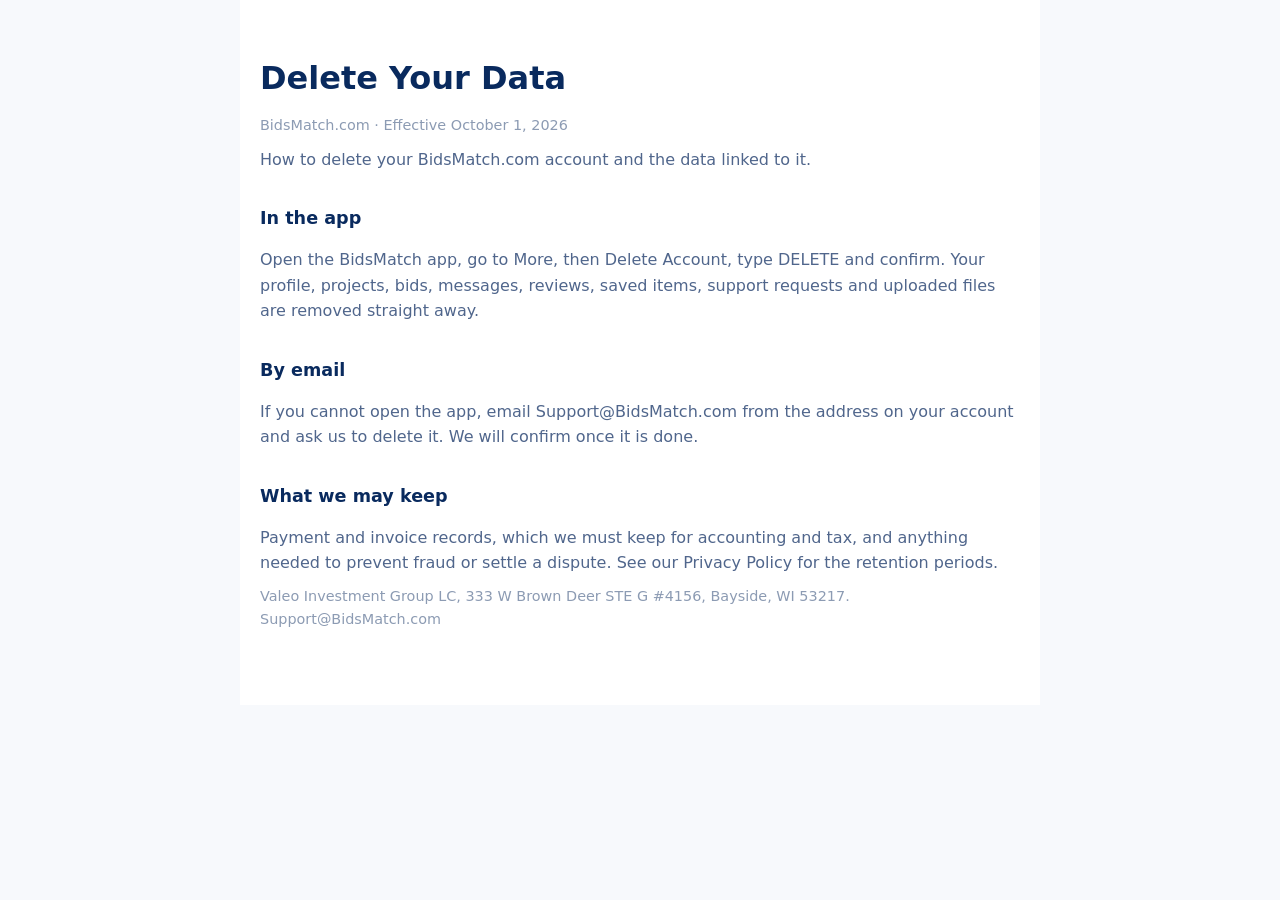
==== delete-account.html @ 93fb656f "Add BidsMatch legal pages" ====
<!doctype html>
<html lang="en">
<head>
<meta charset="utf-8">
<meta name="viewport" content="width=device-width, initial-scale=1">
<title>Delete Your Data | BidsMatch.com</title>
<style>
  body { font-family: Inter, system-ui, sans-serif; color: #0A3279; background: #F7F9FC; margin: 0; line-height: 1.6; }
  main { max-width: 760px; margin: 0 auto; padding: 32px 20px 64px; background: #fff; }
  h1 { color: #092A5E; margin-bottom: 4px; }
  h2 { color: #092A5E; font-size: 1.1rem; margin-top: 2rem; }
  p { color: #50668C; margin: 0.6rem 0; }
  .meta { color: #8C9BB3; font-size: 0.9rem; }
</style>
</head>
<body>
<main>
<h1>Delete Your Data</h1>
<p class="meta">BidsMatch.com &middot; Effective October 1, 2026</p>
<p>How to delete your BidsMatch.com account and the data linked to it.</p>
<h2>In the app</h2>
<p>Open the BidsMatch app, go to More, then Delete Account, type DELETE and confirm. Your profile, projects, bids, messages, reviews, saved items, support requests and uploaded files are removed straight away.</p>
<h2>By email</h2>
<p>If you cannot open the app, email Support@BidsMatch.com from the address on your account and ask us to delete it. We will confirm once it is done.</p>
<h2>What we may keep</h2>
<p>Payment and invoice records, which we must keep for accounting and tax, and anything needed to prevent fraud or settle a dispute. See our Privacy Policy for the retention periods.</p>
<p class="meta">Valeo Investment Group LC, 333 W Brown Deer STE G #4156, Bayside, WI 53217. Support@BidsMatch.com</p>
</main>
</body>
</html>
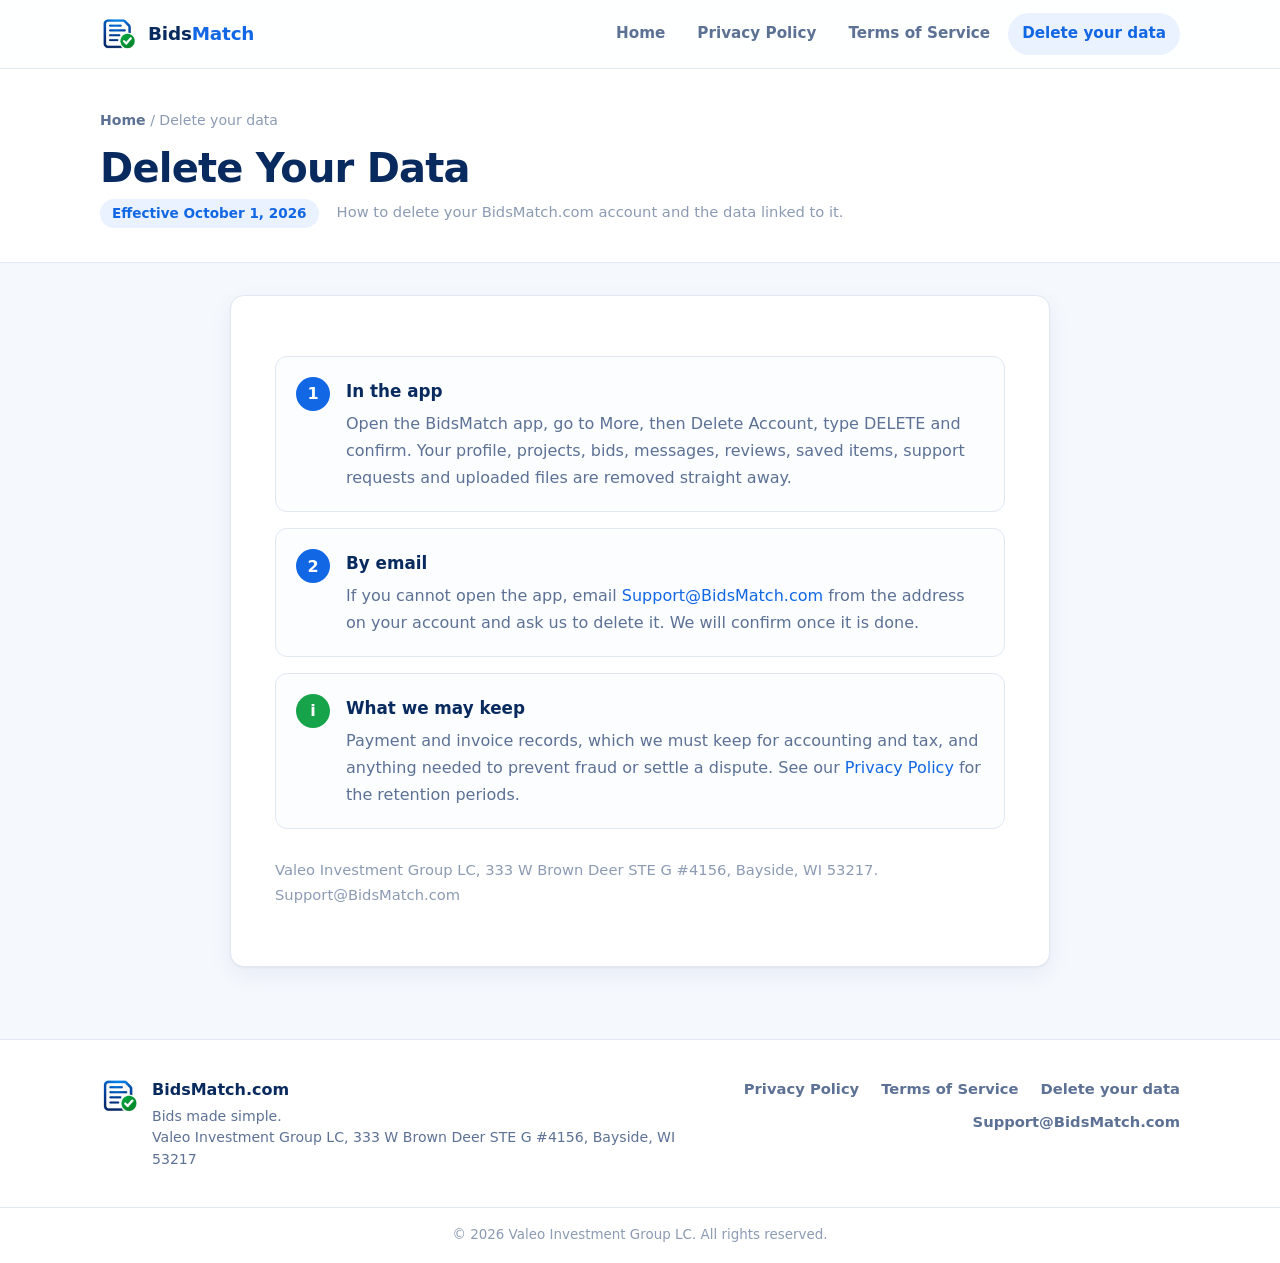
==== commit 5dc82fe2: "Redesign legal site with shared styles, navigation, logo and favicon Co-Authored-By: Claude Sonnet 5" ====
--- a/delete-account.html
+++ b/delete-account.html
@@ -4,27 +4,49 @@
 <meta charset="utf-8">
 <meta name="viewport" content="width=device-width, initial-scale=1">
 <title>Delete Your Data | BidsMatch.com</title>
-<style>
-  body { font-family: Inter, system-ui, sans-serif; color: #0A3279; background: #F7F9FC; margin: 0; line-height: 1.6; }
-  main { max-width: 760px; margin: 0 auto; padding: 32px 20px 64px; background: #fff; }
-  h1 { color: #092A5E; margin-bottom: 4px; }
-  h2 { color: #092A5E; font-size: 1.1rem; margin-top: 2rem; }
-  p { color: #50668C; margin: 0.6rem 0; }
-  .meta { color: #8C9BB3; font-size: 0.9rem; }
-</style>
+<meta name="description" content="How to delete your BidsMatch account and linked data.">
+<meta name="theme-color" content="#092A5E">
+<link rel="icon" type="image/png" sizes="32x32" href="/assets/favicon-32.png">
+<link rel="icon" type="image/png" sizes="64x64" href="/assets/favicon-64.png">
+<link rel="apple-touch-icon" href="/assets/apple-touch-icon.png">
+<meta property="og:title" content="Delete Your Data | BidsMatch.com">
+<meta property="og:description" content="How to delete your BidsMatch account and linked data.">
+<meta property="og:image" content="/assets/icon-192.png">
+<link rel="stylesheet" href="/assets/style.css">
 </head>
-<body>
-<main>
-<h1>Delete Your Data</h1>
-<p class="meta">BidsMatch.com &middot; Effective October 1, 2026</p>
-<p>How to delete your BidsMatch.com account and the data linked to it.</p>
-<h2>In the app</h2>
-<p>Open the BidsMatch app, go to More, then Delete Account, type DELETE and confirm. Your profile, projects, bids, messages, reviews, saved items, support requests and uploaded files are removed straight away.</p>
-<h2>By email</h2>
-<p>If you cannot open the app, email Support@BidsMatch.com from the address on your account and ask us to delete it. We will confirm once it is done.</p>
-<h2>What we may keep</h2>
-<p>Payment and invoice records, which we must keep for accounting and tax, and anything needed to prevent fraud or settle a dispute. See our Privacy Policy for the retention periods.</p>
-<p class="meta">Valeo Investment Group LC, 333 W Brown Deer STE G #4156, Bayside, WI 53217. Support@BidsMatch.com</p>
-</main>
+<body><header class="site-header">
+  <div class="header-inner">
+    <a class="brand" href="/"><img src="/assets/logo.png" alt="" width="38" height="38"><span>Bids<b>Match</b></span></a>
+    <button class="nav-toggle" aria-label="Menu" aria-expanded="false"><svg viewBox="0 0 24 24" fill="none" stroke="currentColor" stroke-width="2" stroke-linecap="round"><path d="M4 7h16M4 12h16M4 17h16"/></svg></button>
+    <nav class="nav" aria-label="Main">
+      <a href="/">Home</a>
+      <a href="/privacy">Privacy Policy</a>
+      <a href="/terms">Terms of Service</a>
+      <a href="/delete-account" aria-current="page">Delete your data</a>
+    </nav>
+  </div>
+</header><section class="page-head"><div class="page-head-inner">
+  <div class="crumbs"><a href="/">Home</a> / Delete your data</div>
+  <h1>Delete Your Data</h1>
+  <p class="meta"><span class="pill">Effective October 1, 2026</span><span>How to delete your BidsMatch.com account and the data linked to it.</span></p>
+</div></section>
+<div class="doc" style="grid-template-columns:minmax(0,820px);justify-content:center">
+  <main class="content">
+    <div class="steps">
+      <div class="step"><div class="num">1</div><div><h3>In the app</h3><p>Open the BidsMatch app, go to More, then Delete Account, type DELETE and confirm. Your profile, projects, bids, messages, reviews, saved items, support requests and uploaded files are removed straight away.</p></div></div>
+      <div class="step"><div class="num">2</div><div><h3>By email</h3><p>If you cannot open the app, email <a href="mailto:Support@BidsMatch.com">Support@BidsMatch.com</a> from the address on your account and ask us to delete it. We will confirm once it is done.</p></div></div>
+      <div class="step keep"><div class="num">i</div><div><h3>What we may keep</h3><p>Payment and invoice records, which we must keep for accounting and tax, and anything needed to prevent fraud or settle a dispute. See our <a href="/privacy">Privacy Policy</a> for the retention periods.</p></div></div>
+    </div>
+    <p class="meta" style="margin-top:28px">Valeo Investment Group LC, 333 W Brown Deer STE G #4156, Bayside, WI 53217. Support@BidsMatch.com</p>
+  </main>
+</div><footer class="site-footer">
+  <div class="footer-inner">
+    <div class="footer-brand"><img src="/assets/logo.png" alt="" width="40" height="40"><div><strong>BidsMatch.com</strong><p>Bids made simple.<br>Valeo Investment Group LC, 333 W Brown Deer STE G #4156, Bayside, WI 53217</p></div></div>
+    <div class="footer-links"><a href="/privacy">Privacy Policy</a><a href="/terms">Terms of Service</a><a href="/delete-account">Delete your data</a><a href="mailto:Support@BidsMatch.com">Support@BidsMatch.com</a></div>
+  </div>
+  <div class="footer-bottom">&copy; 2026 Valeo Investment Group LC. All rights reserved.</div>
+</footer>
+<button class="to-top" aria-label="Back to top"><svg viewBox="0 0 24 24" fill="none" stroke="currentColor" stroke-width="2.5" stroke-linecap="round" stroke-linejoin="round"><path d="M6 15l6-6 6 6"/></svg></button>
+<script src="/assets/site.js"></script>
 </body>
-</html>
+</html>
--- a/assets/style.css
+++ b/assets/style.css
@@ -0,0 +1,199 @@
+:root {
+  --navy-900: #092a5e;
+  --navy-700: #0a3279;
+  --blue-600: #1267e5;
+  --blue-50: #eaf2ff;
+  --green-600: #16a34a;
+  --text: #2b3f63;
+  --muted: #5d7195;
+  --faint: #8c9bb3;
+  --line: #e1e8f3;
+  --bg: #f5f8fd;
+  --card: #ffffff;
+  --radius: 14px;
+  --shadow: 0 1px 2px rgba(9, 42, 94, .05), 0 8px 24px rgba(9, 42, 94, .06);
+}
+
+* { box-sizing: border-box; }
+html { scroll-behavior: smooth; scroll-padding-top: 90px; }
+body {
+  margin: 0;
+  font-family: Inter, "Segoe UI", system-ui, -apple-system, sans-serif;
+  color: var(--text);
+  background: var(--bg);
+  line-height: 1.7;
+  -webkit-font-smoothing: antialiased;
+}
+a { color: var(--blue-600); text-decoration: none; }
+a:hover { text-decoration: underline; }
+:focus-visible { outline: 3px solid rgba(18, 103, 229, .45); outline-offset: 2px; border-radius: 6px; }
+
+/* Header */
+.site-header {
+  position: sticky; top: 0; z-index: 50;
+  background: rgba(255, 255, 255, .88);
+  backdrop-filter: saturate(160%) blur(12px);
+  -webkit-backdrop-filter: saturate(160%) blur(12px);
+  border-bottom: 1px solid var(--line);
+}
+.header-inner {
+  max-width: 1120px; margin: 0 auto; padding: 0 20px;
+  height: 68px; display: flex; align-items: center; justify-content: space-between; gap: 16px;
+}
+.brand { display: flex; align-items: center; gap: 10px; color: var(--navy-900); font-weight: 800; font-size: 1.15rem; letter-spacing: -.01em; }
+.brand:hover { text-decoration: none; }
+.brand img { width: 38px; height: 38px; display: block; }
+.brand span b { color: var(--blue-600); font-weight: 800; }
+.nav { display: flex; align-items: center; gap: 4px; }
+.nav a {
+  color: var(--muted); font-weight: 600; font-size: .95rem;
+  padding: 8px 14px; border-radius: 999px; transition: background .15s, color .15s;
+}
+.nav a:hover { background: var(--blue-50); color: var(--navy-700); text-decoration: none; }
+.nav a[aria-current="page"] { background: var(--blue-50); color: var(--blue-600); }
+.nav-toggle {
+  display: none; background: none; border: 1px solid var(--line); border-radius: 10px;
+  width: 42px; height: 42px; cursor: pointer; color: var(--navy-900);
+}
+.nav-toggle svg { width: 22px; height: 22px; }
+
+/* Layout */
+.container { max-width: 1120px; margin: 0 auto; padding: 0 20px; }
+
+/* Hero */
+.hero {
+  background:
+    radial-gradient(900px 400px at 85% -10%, rgba(18, 103, 229, .16), transparent 60%),
+    radial-gradient(600px 300px at 0% 0%, rgba(22, 163, 74, .08), transparent 60%),
+    #fff;
+  border-bottom: 1px solid var(--line);
+}
+.hero-inner { max-width: 1120px; margin: 0 auto; padding: 72px 20px 80px; display: grid; grid-template-columns: 1.3fr .7fr; gap: 40px; align-items: center; }
+.eyebrow { display: inline-block; font-size: .8rem; font-weight: 700; letter-spacing: .08em; text-transform: uppercase; color: var(--blue-600); background: var(--blue-50); padding: 6px 12px; border-radius: 999px; }
+.hero h1 { font-size: clamp(2rem, 4.6vw, 3.2rem); line-height: 1.12; letter-spacing: -.025em; color: var(--navy-900); margin: 18px 0 14px; }
+.hero p { font-size: 1.1rem; color: var(--muted); max-width: 52ch; margin: 0 0 26px; }
+.hero-art { display: flex; justify-content: center; }
+.hero-art img { width: min(280px, 70%); filter: drop-shadow(0 20px 30px rgba(9, 42, 94, .18)); }
+.btn-row { display: flex; flex-wrap: wrap; gap: 12px; }
+.btn {
+  display: inline-flex; align-items: center; gap: 8px; font-weight: 700; font-size: .98rem;
+  padding: 12px 22px; border-radius: 12px; border: 1px solid transparent; transition: transform .15s, box-shadow .15s, background .15s;
+}
+.btn:hover { text-decoration: none; transform: translateY(-1px); }
+.btn-primary { background: var(--blue-600); color: #fff; box-shadow: 0 6px 16px rgba(18, 103, 229, .3); }
+.btn-primary:hover { background: #0f58c9; }
+.btn-ghost { background: #fff; color: var(--navy-700); border-color: var(--line); }
+.btn-ghost:hover { border-color: #c5d3ea; }
+
+/* Cards */
+.section { padding: 56px 0 24px; }
+.section h2 { font-size: 1.5rem; color: var(--navy-900); letter-spacing: -.01em; margin: 0 0 6px; }
+.section .lead { color: var(--muted); margin: 0 0 24px; }
+.cards { display: grid; grid-template-columns: repeat(3, 1fr); gap: 20px; }
+.card {
+  display: flex; flex-direction: column; background: var(--card); border: 1px solid var(--line);
+  border-radius: var(--radius); padding: 26px; box-shadow: var(--shadow); color: inherit;
+  transition: transform .18s, box-shadow .18s, border-color .18s;
+}
+.card:hover { transform: translateY(-3px); border-color: #c5d3ea; text-decoration: none; box-shadow: 0 2px 4px rgba(9,42,94,.05), 0 16px 32px rgba(9,42,94,.10); }
+.card .icon { width: 46px; height: 46px; border-radius: 12px; background: var(--blue-50); color: var(--blue-600); display: grid; place-items: center; margin-bottom: 16px; }
+.card .icon svg { width: 24px; height: 24px; }
+.card.danger .icon { background: #fff1f0; color: #d9392b; }
+.card h3 { margin: 0 0 6px; color: var(--navy-900); font-size: 1.15rem; }
+.card p { margin: 0 0 18px; color: var(--muted); font-size: .96rem; flex: 1; }
+.card .go { font-weight: 700; font-size: .92rem; color: var(--blue-600); }
+.info-strip {
+  margin: 40px 0 0; background: var(--navy-900); color: #cfdcf5; border-radius: var(--radius);
+  padding: 28px 30px; display: flex; flex-wrap: wrap; align-items: center; justify-content: space-between; gap: 16px;
+}
+.info-strip h3 { margin: 0 0 4px; color: #fff; font-size: 1.15rem; }
+.info-strip p { margin: 0; }
+.info-strip a { color: #fff; font-weight: 700; background: rgba(255,255,255,.12); padding: 10px 18px; border-radius: 10px; }
+.info-strip a:hover { background: rgba(255,255,255,.2); text-decoration: none; }
+
+/* Page header (legal pages) */
+.page-head { background: #fff; border-bottom: 1px solid var(--line); }
+.page-head-inner { max-width: 1120px; margin: 0 auto; padding: 40px 20px 34px; }
+.crumbs { font-size: .88rem; color: var(--faint); margin-bottom: 12px; }
+.crumbs a { color: var(--muted); font-weight: 600; }
+.page-head h1 { margin: 0 0 8px; font-size: clamp(1.8rem, 3.6vw, 2.5rem); letter-spacing: -.02em; color: var(--navy-900); line-height: 1.15; }
+.meta { color: var(--faint); font-size: .92rem; margin: 0; }
+.page-head .meta { display: flex; flex-wrap: wrap; gap: 8px 18px; }
+.pill { display: inline-flex; align-items: center; gap: 6px; background: var(--blue-50); color: var(--blue-600); font-weight: 600; padding: 3px 12px; border-radius: 999px; font-size: .85rem; }
+
+/* Doc layout */
+.doc { max-width: 1120px; margin: 0 auto; padding: 32px 20px 72px; display: grid; grid-template-columns: 260px minmax(0, 1fr); gap: 36px; align-items: start; }
+.toc { position: sticky; top: 92px; max-height: calc(100vh - 120px); overflow: auto; padding-right: 6px; }
+.toc h4 { margin: 0 0 10px; font-size: .75rem; letter-spacing: .1em; text-transform: uppercase; color: var(--faint); }
+.toc ol { list-style: none; margin: 0; padding: 0; border-left: 2px solid var(--line); }
+.toc a { display: block; padding: 5px 12px; margin-left: -2px; border-left: 2px solid transparent; color: var(--muted); font-size: .88rem; line-height: 1.4; }
+.toc a:hover { color: var(--navy-700); text-decoration: none; }
+.toc a.active { color: var(--blue-600); border-left-color: var(--blue-600); font-weight: 600; background: linear-gradient(90deg, var(--blue-50), transparent); }
+
+main.content, .content {
+  background: var(--card); border: 1px solid var(--line); border-radius: var(--radius);
+  box-shadow: var(--shadow); padding: 40px 44px 48px; min-width: 0;
+}
+.content h2 { color: var(--navy-900); font-size: 1.2rem; margin: 2.2rem 0 .5rem; padding-top: 1.6rem; border-top: 1px solid var(--line); letter-spacing: -.005em; }
+.content h2:first-of-type { margin-top: 1.6rem; }
+.content p { color: var(--text); margin: .7rem 0; }
+.content p.meta { color: var(--faint); }
+.content .notice { background: var(--blue-50); border: 1px solid #cfe0fb; border-radius: 12px; padding: 14px 18px; color: var(--navy-700); }
+
+/* Steps (delete page) */
+.steps { display: grid; gap: 16px; margin: 20px 0 8px; }
+.step { display: flex; gap: 16px; padding: 20px; border: 1px solid var(--line); border-radius: 12px; background: #fbfdff; }
+.step .num { flex: none; width: 34px; height: 34px; border-radius: 50%; background: var(--blue-600); color: #fff; font-weight: 700; display: grid; place-items: center; }
+.step h2, .step h3 { margin: 0 0 4px; padding: 0; border: 0; font-size: 1.05rem; color: var(--navy-900); }
+.step p { margin: 0; color: var(--muted); }
+.step.keep .num { background: var(--green-600); }
+
+/* Footer */
+.site-footer { background: #fff; border-top: 1px solid var(--line); }
+.footer-inner { max-width: 1120px; margin: 0 auto; padding: 36px 20px; display: grid; grid-template-columns: 1.4fr 1fr; gap: 28px; }
+.footer-brand { display: flex; gap: 12px; align-items: flex-start; }
+.footer-brand img { width: 40px; height: 40px; }
+.footer-brand strong { color: var(--navy-900); display: block; }
+.footer-brand p { margin: 2px 0 0; font-size: .88rem; color: var(--muted); line-height: 1.55; }
+.footer-links { display: flex; flex-wrap: wrap; gap: 8px 22px; align-content: flex-start; justify-content: flex-end; }
+.footer-links a { color: var(--muted); font-weight: 600; font-size: .92rem; }
+.footer-bottom { border-top: 1px solid var(--line); text-align: center; padding: 16px 20px; color: var(--faint); font-size: .84rem; }
+
+.to-top {
+  position: fixed; right: 20px; bottom: 20px; width: 44px; height: 44px; border-radius: 50%;
+  background: var(--navy-900); color: #fff; border: 0; cursor: pointer; box-shadow: var(--shadow);
+  opacity: 0; pointer-events: none; transition: opacity .2s, transform .2s; display: grid; place-items: center;
+}
+.to-top.show { opacity: 1; pointer-events: auto; }
+.to-top:hover { transform: translateY(-2px); }
+.to-top svg { width: 20px; height: 20px; }
+
+/* Responsive */
+@media (max-width: 900px) {
+  .hero-inner { grid-template-columns: 1fr; padding: 48px 20px 52px; }
+  .hero-art { order: -1; justify-content: flex-start; }
+  .hero-art img { width: 96px; }
+  .cards { grid-template-columns: 1fr; }
+  .doc { grid-template-columns: 1fr; gap: 20px; padding-top: 20px; }
+  .toc { position: static; max-height: none; background: #fff; border: 1px solid var(--line); border-radius: 12px; padding: 14px 16px; }
+  .toc details summary { cursor: pointer; font-weight: 700; color: var(--navy-900); }
+  .content { padding: 26px 20px 32px; }
+  .footer-inner { grid-template-columns: 1fr; }
+  .footer-links { justify-content: flex-start; }
+}
+@media (max-width: 700px) {
+  .nav-toggle { display: grid; place-items: center; }
+  .nav {
+    display: none; position: absolute; top: 68px; left: 0; right: 0; flex-direction: column; align-items: stretch;
+    background: #fff; border-bottom: 1px solid var(--line); padding: 10px 16px 16px; box-shadow: 0 16px 24px rgba(9,42,94,.08);
+  }
+  .nav.open { display: flex; }
+  .nav a { padding: 12px 14px; border-radius: 10px; }
+}
+@media (prefers-reduced-motion: reduce) { html { scroll-behavior: auto; } * { transition: none !important; } }
+@media print {
+  .site-header, .toc, .to-top, .site-footer { display: none; }
+  .doc { display: block; padding: 0; }
+  .content { border: 0; box-shadow: none; padding: 0; }
+  body { background: #fff; }
+}
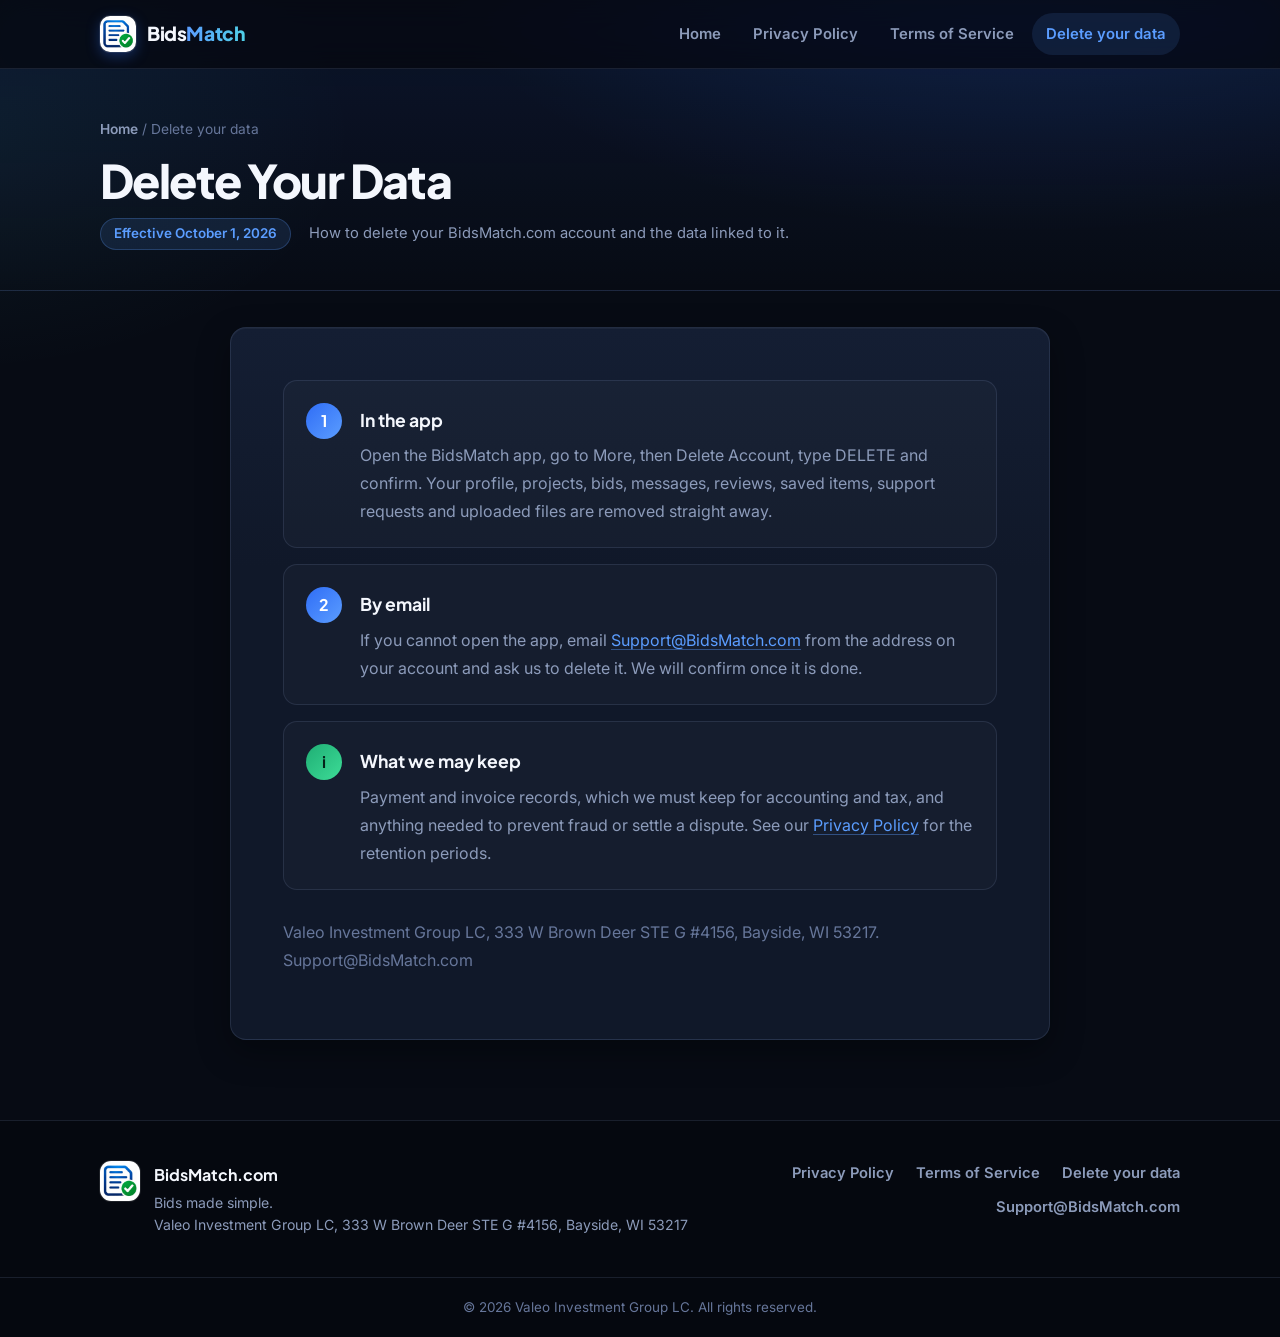
==== commit 4338859b: "Switch site to dark theme with Plus Jakarta Sans and Inter fonts Co-Authored-By: Claude Sonnet 5.5 <" ====
--- a/delete-account.html
+++ b/delete-account.html
@@ -5,7 +5,10 @@
 <meta name="viewport" content="width=device-width, initial-scale=1">
 <title>Delete Your Data | BidsMatch.com</title>
 <meta name="description" content="How to delete your BidsMatch account and linked data.">
-<meta name="theme-color" content="#092A5E">
+<meta name="theme-color" content="#070b14">
+<link rel="preconnect" href="https://fonts.googleapis.com">
+<link rel="preconnect" href="https://fonts.gstatic.com" crossorigin>
+<link href="https://fonts.googleapis.com/css2?family=Inter:wght@400;500;600;700&family=Plus+Jakarta+Sans:wght@600;700;800&display=swap" rel="stylesheet">
 <link rel="icon" type="image/png" sizes="32x32" href="/assets/favicon-32.png">
 <link rel="icon" type="image/png" sizes="64x64" href="/assets/favicon-64.png">
 <link rel="apple-touch-icon" href="/assets/apple-touch-icon.png">
--- a/assets/style.css
+++ b/assets/style.css
@@ -1,192 +1,184 @@
 :root {
-  --navy-900: #092a5e;
-  --navy-700: #0a3279;
-  --blue-600: #1267e5;
-  --blue-50: #eaf2ff;
-  --green-600: #16a34a;
-  --text: #2b3f63;
-  --muted: #5d7195;
-  --faint: #8c9bb3;
-  --line: #e1e8f3;
-  --bg: #f5f8fd;
-  --card: #ffffff;
-  --radius: 14px;
-  --shadow: 0 1px 2px rgba(9, 42, 94, .05), 0 8px 24px rgba(9, 42, 94, .06);
+  --bg: #070b14;
+  --bg-2: #0b1220;
+  --card: #101829;
+  --card-2: #141e33;
+  --line: rgba(148, 170, 215, .14);
+  --line-strong: rgba(148, 170, 215, .28);
+  --heading: #f4f7fd;
+  --text: #c3cde2;
+  --muted: #8c9bba;
+  --faint: #66769a;
+  --blue: #5b9dff;
+  --blue-deep: #2f6df6;
+  --cyan: #4fd1e8;
+  --green: #3ddc97;
+  --tint: rgba(91, 157, 255, .12);
+  --radius: 16px;
+  --shadow: 0 1px 0 rgba(255, 255, 255, .04) inset, 0 12px 32px rgba(0, 0, 0, .35);
+  --font-head: "Plus Jakarta Sans", Inter, system-ui, sans-serif;
+  --font-body: Inter, "Segoe UI", system-ui, -apple-system, sans-serif;
 }
 
 * { box-sizing: border-box; }
-html { scroll-behavior: smooth; scroll-padding-top: 90px; }
+html { scroll-behavior: smooth; scroll-padding-top: 90px; color-scheme: dark; }
 body {
   margin: 0;
-  font-family: Inter, "Segoe UI", system-ui, -apple-system, sans-serif;
+  font-family: var(--font-body);
+  font-size: 16px;
   color: var(--text);
   background: var(--bg);
-  line-height: 1.7;
+  background-image:
+    radial-gradient(1000px 500px at 80% -5%, rgba(47, 109, 246, .18), transparent 60%),
+    radial-gradient(700px 400px at -5% 10%, rgba(79, 209, 232, .07), transparent 60%);
+  background-repeat: no-repeat;
+  line-height: 1.75;
   -webkit-font-smoothing: antialiased;
+  text-rendering: optimizeLegibility;
 }
-a { color: var(--blue-600); text-decoration: none; }
+a { color: var(--blue); text-decoration: none; }
 a:hover { text-decoration: underline; }
-:focus-visible { outline: 3px solid rgba(18, 103, 229, .45); outline-offset: 2px; border-radius: 6px; }
+::selection { background: rgba(91, 157, 255, .35); color: #fff; }
+:focus-visible { outline: 2px solid var(--blue); outline-offset: 3px; border-radius: 6px; }
+h1, h2, h3, h4 { font-family: var(--font-head); }
 
 /* Header */
 .site-header {
   position: sticky; top: 0; z-index: 50;
-  background: rgba(255, 255, 255, .88);
-  backdrop-filter: saturate(160%) blur(12px);
-  -webkit-backdrop-filter: saturate(160%) blur(12px);
+  background: rgba(7, 11, 20, .72);
+  backdrop-filter: saturate(170%) blur(16px);
+  -webkit-backdrop-filter: saturate(170%) blur(16px);
   border-bottom: 1px solid var(--line);
 }
-.header-inner {
-  max-width: 1120px; margin: 0 auto; padding: 0 20px;
-  height: 68px; display: flex; align-items: center; justify-content: space-between; gap: 16px;
-}
-.brand { display: flex; align-items: center; gap: 10px; color: var(--navy-900); font-weight: 800; font-size: 1.15rem; letter-spacing: -.01em; }
+.header-inner { max-width: 1120px; margin: 0 auto; padding: 0 20px; height: 68px; display: flex; align-items: center; justify-content: space-between; gap: 16px; }
+.brand { display: flex; align-items: center; gap: 11px; color: var(--heading); font-family: var(--font-head); font-weight: 800; font-size: 1.2rem; letter-spacing: -.02em; }
 .brand:hover { text-decoration: none; }
-.brand img { width: 38px; height: 38px; display: block; }
-.brand span b { color: var(--blue-600); font-weight: 800; }
+.brand img { width: 36px; height: 36px; display: block; border-radius: 10px; box-shadow: 0 0 0 1px rgba(255,255,255,.1), 0 4px 14px rgba(47,109,246,.35); }
+.brand span b { background: linear-gradient(90deg, var(--blue), var(--cyan)); -webkit-background-clip: text; background-clip: text; color: transparent; font-weight: 800; }
 .nav { display: flex; align-items: center; gap: 4px; }
-.nav a {
-  color: var(--muted); font-weight: 600; font-size: .95rem;
-  padding: 8px 14px; border-radius: 999px; transition: background .15s, color .15s;
-}
-.nav a:hover { background: var(--blue-50); color: var(--navy-700); text-decoration: none; }
-.nav a[aria-current="page"] { background: var(--blue-50); color: var(--blue-600); }
-.nav-toggle {
-  display: none; background: none; border: 1px solid var(--line); border-radius: 10px;
-  width: 42px; height: 42px; cursor: pointer; color: var(--navy-900);
-}
+.nav a { color: var(--muted); font-weight: 600; font-size: .93rem; padding: 8px 14px; border-radius: 999px; transition: background .15s, color .15s; }
+.nav a:hover { background: rgba(255,255,255,.06); color: var(--heading); text-decoration: none; }
+.nav a[aria-current="page"] { background: var(--tint); color: var(--blue); }
+.nav-toggle { display: none; background: rgba(255,255,255,.04); border: 1px solid var(--line); border-radius: 10px; width: 42px; height: 42px; cursor: pointer; color: var(--heading); }
 .nav-toggle svg { width: 22px; height: 22px; }
 
-/* Layout */
 .container { max-width: 1120px; margin: 0 auto; padding: 0 20px; }
 
 /* Hero */
-.hero {
-  background:
-    radial-gradient(900px 400px at 85% -10%, rgba(18, 103, 229, .16), transparent 60%),
-    radial-gradient(600px 300px at 0% 0%, rgba(22, 163, 74, .08), transparent 60%),
-    #fff;
-  border-bottom: 1px solid var(--line);
+.hero { border-bottom: 1px solid var(--line); position: relative; overflow: hidden; }
+.hero::before {
+  content: ""; position: absolute; inset: 0; pointer-events: none;
+  background-image: linear-gradient(var(--line) 1px, transparent 1px), linear-gradient(90deg, var(--line) 1px, transparent 1px);
+  background-size: 56px 56px; opacity: .35;
+  -webkit-mask-image: radial-gradient(ellipse at 70% 30%, #000 0%, transparent 70%);
+  mask-image: radial-gradient(ellipse at 70% 30%, #000 0%, transparent 70%);
 }
-.hero-inner { max-width: 1120px; margin: 0 auto; padding: 72px 20px 80px; display: grid; grid-template-columns: 1.3fr .7fr; gap: 40px; align-items: center; }
-.eyebrow { display: inline-block; font-size: .8rem; font-weight: 700; letter-spacing: .08em; text-transform: uppercase; color: var(--blue-600); background: var(--blue-50); padding: 6px 12px; border-radius: 999px; }
-.hero h1 { font-size: clamp(2rem, 4.6vw, 3.2rem); line-height: 1.12; letter-spacing: -.025em; color: var(--navy-900); margin: 18px 0 14px; }
-.hero p { font-size: 1.1rem; color: var(--muted); max-width: 52ch; margin: 0 0 26px; }
-.hero-art { display: flex; justify-content: center; }
-.hero-art img { width: min(280px, 70%); filter: drop-shadow(0 20px 30px rgba(9, 42, 94, .18)); }
+.hero-inner { position: relative; max-width: 1120px; margin: 0 auto; padding: 88px 20px 96px; display: grid; grid-template-columns: 1.3fr .7fr; gap: 40px; align-items: center; }
+.eyebrow { display: inline-flex; align-items: center; gap: 8px; font-size: .78rem; font-weight: 700; letter-spacing: .1em; text-transform: uppercase; color: var(--blue); background: var(--tint); border: 1px solid rgba(91,157,255,.25); padding: 6px 14px; border-radius: 999px; }
+.eyebrow::before { content: ""; width: 7px; height: 7px; border-radius: 50%; background: var(--green); box-shadow: 0 0 10px var(--green); }
+.hero h1 { font-size: clamp(2.2rem, 5vw, 3.6rem); line-height: 1.08; letter-spacing: -.035em; color: var(--heading); margin: 20px 0 16px; font-weight: 800; }
+.hero h1 em { font-style: normal; background: linear-gradient(90deg, var(--blue), var(--cyan)); -webkit-background-clip: text; background-clip: text; color: transparent; }
+.hero p { font-size: 1.12rem; color: var(--muted); max-width: 52ch; margin: 0 0 30px; }
+.hero-art { display: flex; justify-content: center; position: relative; }
+.hero-art::before { content: ""; position: absolute; width: 320px; height: 320px; border-radius: 50%; background: radial-gradient(circle, rgba(47,109,246,.45), transparent 65%); filter: blur(30px); }
+.hero-art img { position: relative; width: min(240px, 70%); border-radius: 56px; box-shadow: 0 0 0 1px rgba(255,255,255,.12), 0 30px 60px rgba(0,0,0,.55), 0 0 60px rgba(47,109,246,.35); }
 .btn-row { display: flex; flex-wrap: wrap; gap: 12px; }
-.btn {
-  display: inline-flex; align-items: center; gap: 8px; font-weight: 700; font-size: .98rem;
-  padding: 12px 22px; border-radius: 12px; border: 1px solid transparent; transition: transform .15s, box-shadow .15s, background .15s;
-}
+.btn { display: inline-flex; align-items: center; gap: 8px; font-weight: 700; font-size: .96rem; padding: 13px 24px; border-radius: 12px; border: 1px solid transparent; transition: transform .15s, box-shadow .15s, background .15s; }
 .btn:hover { text-decoration: none; transform: translateY(-1px); }
-.btn-primary { background: var(--blue-600); color: #fff; box-shadow: 0 6px 16px rgba(18, 103, 229, .3); }
-.btn-primary:hover { background: #0f58c9; }
-.btn-ghost { background: #fff; color: var(--navy-700); border-color: var(--line); }
-.btn-ghost:hover { border-color: #c5d3ea; }
+.btn-primary { background: linear-gradient(135deg, var(--blue-deep), #4c8dff); color: #fff; box-shadow: 0 8px 24px rgba(47, 109, 246, .4); }
+.btn-primary:hover { box-shadow: 0 10px 30px rgba(47, 109, 246, .55); }
+.btn-ghost { background: rgba(255,255,255,.04); color: var(--heading); border-color: var(--line-strong); }
+.btn-ghost:hover { background: rgba(255,255,255,.08); }
 
 /* Cards */
-.section { padding: 56px 0 24px; }
-.section h2 { font-size: 1.5rem; color: var(--navy-900); letter-spacing: -.01em; margin: 0 0 6px; }
-.section .lead { color: var(--muted); margin: 0 0 24px; }
+.section { padding: 64px 0 32px; }
+.section h2 { font-size: 1.7rem; color: var(--heading); letter-spacing: -.02em; margin: 0 0 6px; }
+.section .lead { color: var(--muted); margin: 0 0 28px; }
 .cards { display: grid; grid-template-columns: repeat(3, 1fr); gap: 20px; }
-.card {
-  display: flex; flex-direction: column; background: var(--card); border: 1px solid var(--line);
-  border-radius: var(--radius); padding: 26px; box-shadow: var(--shadow); color: inherit;
-  transition: transform .18s, box-shadow .18s, border-color .18s;
-}
-.card:hover { transform: translateY(-3px); border-color: #c5d3ea; text-decoration: none; box-shadow: 0 2px 4px rgba(9,42,94,.05), 0 16px 32px rgba(9,42,94,.10); }
-.card .icon { width: 46px; height: 46px; border-radius: 12px; background: var(--blue-50); color: var(--blue-600); display: grid; place-items: center; margin-bottom: 16px; }
+.card { display: flex; flex-direction: column; background: linear-gradient(180deg, var(--card-2), var(--card)); border: 1px solid var(--line); border-radius: var(--radius); padding: 28px; box-shadow: var(--shadow); color: inherit; transition: transform .2s, border-color .2s, box-shadow .2s; }
+.card:hover { transform: translateY(-4px); border-color: rgba(91,157,255,.45); text-decoration: none; box-shadow: 0 1px 0 rgba(255,255,255,.05) inset, 0 20px 44px rgba(0,0,0,.45), 0 0 0 1px rgba(91,157,255,.15); }
+.card .icon { width: 48px; height: 48px; border-radius: 13px; background: var(--tint); color: var(--blue); display: grid; place-items: center; margin-bottom: 18px; border: 1px solid rgba(91,157,255,.2); }
 .card .icon svg { width: 24px; height: 24px; }
-.card.danger .icon { background: #fff1f0; color: #d9392b; }
-.card h3 { margin: 0 0 6px; color: var(--navy-900); font-size: 1.15rem; }
-.card p { margin: 0 0 18px; color: var(--muted); font-size: .96rem; flex: 1; }
-.card .go { font-weight: 700; font-size: .92rem; color: var(--blue-600); }
-.info-strip {
-  margin: 40px 0 0; background: var(--navy-900); color: #cfdcf5; border-radius: var(--radius);
-  padding: 28px 30px; display: flex; flex-wrap: wrap; align-items: center; justify-content: space-between; gap: 16px;
-}
-.info-strip h3 { margin: 0 0 4px; color: #fff; font-size: 1.15rem; }
-.info-strip p { margin: 0; }
-.info-strip a { color: #fff; font-weight: 700; background: rgba(255,255,255,.12); padding: 10px 18px; border-radius: 10px; }
-.info-strip a:hover { background: rgba(255,255,255,.2); text-decoration: none; }
+.card.danger .icon { background: rgba(255, 107, 107, .1); color: #ff8585; border-color: rgba(255,107,107,.25); }
+.card h3 { margin: 0 0 8px; color: var(--heading); font-size: 1.2rem; letter-spacing: -.01em; }
+.card p { margin: 0 0 20px; color: var(--muted); font-size: .96rem; flex: 1; line-height: 1.65; }
+.card .go { font-weight: 700; font-size: .92rem; color: var(--blue); }
+.info-strip { margin: 44px 0 0; background: linear-gradient(135deg, rgba(47,109,246,.22), rgba(79,209,232,.08)); border: 1px solid rgba(91,157,255,.25); border-radius: var(--radius); padding: 30px 32px; display: flex; flex-wrap: wrap; align-items: center; justify-content: space-between; gap: 16px; }
+.info-strip h3 { margin: 0 0 4px; color: var(--heading); font-size: 1.2rem; }
+.info-strip p { margin: 0; color: var(--text); }
+.info-strip a { color: #fff; font-weight: 700; background: rgba(255,255,255,.1); border: 1px solid var(--line-strong); padding: 11px 20px; border-radius: 10px; }
+.info-strip a:hover { background: rgba(255,255,255,.16); text-decoration: none; }
 
-/* Page header (legal pages) */
-.page-head { background: #fff; border-bottom: 1px solid var(--line); }
-.page-head-inner { max-width: 1120px; margin: 0 auto; padding: 40px 20px 34px; }
-.crumbs { font-size: .88rem; color: var(--faint); margin-bottom: 12px; }
+/* Page header */
+.page-head { border-bottom: 1px solid var(--line); background: linear-gradient(180deg, rgba(47,109,246,.08), transparent); }
+.page-head-inner { max-width: 1120px; margin: 0 auto; padding: 48px 20px 40px; }
+.crumbs { font-size: .86rem; color: var(--faint); margin-bottom: 14px; }
 .crumbs a { color: var(--muted); font-weight: 600; }
-.page-head h1 { margin: 0 0 8px; font-size: clamp(1.8rem, 3.6vw, 2.5rem); letter-spacing: -.02em; color: var(--navy-900); line-height: 1.15; }
+.page-head h1 { margin: 0 0 12px; font-size: clamp(2rem, 4vw, 2.9rem); letter-spacing: -.035em; color: var(--heading); line-height: 1.1; font-weight: 800; }
 .meta { color: var(--faint); font-size: .92rem; margin: 0; }
-.page-head .meta { display: flex; flex-wrap: wrap; gap: 8px 18px; }
-.pill { display: inline-flex; align-items: center; gap: 6px; background: var(--blue-50); color: var(--blue-600); font-weight: 600; padding: 3px 12px; border-radius: 999px; font-size: .85rem; }
+.page-head .meta { display: flex; flex-wrap: wrap; align-items: center; gap: 10px 18px; color: var(--muted); }
+.pill { display: inline-flex; align-items: center; gap: 6px; background: var(--tint); border: 1px solid rgba(91,157,255,.25); color: var(--blue); font-weight: 600; padding: 3px 13px; border-radius: 999px; font-size: .84rem; }
 
 /* Doc layout */
-.doc { max-width: 1120px; margin: 0 auto; padding: 32px 20px 72px; display: grid; grid-template-columns: 260px minmax(0, 1fr); gap: 36px; align-items: start; }
-.toc { position: sticky; top: 92px; max-height: calc(100vh - 120px); overflow: auto; padding-right: 6px; }
-.toc h4 { margin: 0 0 10px; font-size: .75rem; letter-spacing: .1em; text-transform: uppercase; color: var(--faint); }
-.toc ol { list-style: none; margin: 0; padding: 0; border-left: 2px solid var(--line); }
-.toc a { display: block; padding: 5px 12px; margin-left: -2px; border-left: 2px solid transparent; color: var(--muted); font-size: .88rem; line-height: 1.4; }
-.toc a:hover { color: var(--navy-700); text-decoration: none; }
-.toc a.active { color: var(--blue-600); border-left-color: var(--blue-600); font-weight: 600; background: linear-gradient(90deg, var(--blue-50), transparent); }
+.doc { max-width: 1120px; margin: 0 auto; padding: 36px 20px 80px; display: grid; grid-template-columns: 260px minmax(0, 1fr); gap: 36px; align-items: start; }
+.toc { position: sticky; top: 92px; max-height: calc(100vh - 120px); overflow: auto; padding-right: 6px; scrollbar-width: thin; scrollbar-color: var(--line-strong) transparent; }
+.toc h4 { margin: 0 0 12px; font-size: .74rem; letter-spacing: .12em; text-transform: uppercase; color: var(--faint); }
+.toc ol { list-style: none; margin: 0; padding: 0; border-left: 1px solid var(--line); }
+.toc a { display: block; padding: 5px 14px; margin-left: -1px; border-left: 2px solid transparent; color: var(--muted); font-size: .86rem; line-height: 1.45; transition: color .15s; }
+.toc a:hover { color: var(--heading); text-decoration: none; }
+.toc a.active { color: var(--blue); border-left-color: var(--blue); font-weight: 600; background: linear-gradient(90deg, var(--tint), transparent); }
 
-main.content, .content {
-  background: var(--card); border: 1px solid var(--line); border-radius: var(--radius);
-  box-shadow: var(--shadow); padding: 40px 44px 48px; min-width: 0;
-}
-.content h2 { color: var(--navy-900); font-size: 1.2rem; margin: 2.2rem 0 .5rem; padding-top: 1.6rem; border-top: 1px solid var(--line); letter-spacing: -.005em; }
-.content h2:first-of-type { margin-top: 1.6rem; }
-.content p { color: var(--text); margin: .7rem 0; }
+.content { background: linear-gradient(180deg, var(--card-2), var(--card) 240px); border: 1px solid var(--line); border-radius: var(--radius); box-shadow: var(--shadow); padding: 44px 52px 52px; min-width: 0; }
+.content h2 { color: var(--heading); font-size: 1.3rem; margin: 2.4rem 0 .6rem; padding-top: 1.8rem; border-top: 1px solid var(--line); letter-spacing: -.02em; font-weight: 700; }
+.content h2:first-of-type { margin-top: 1.4rem; }
+.content p { color: var(--text); margin: .8rem 0; font-size: 1rem; }
 .content p.meta { color: var(--faint); }
-.content .notice { background: var(--blue-50); border: 1px solid #cfe0fb; border-radius: 12px; padding: 14px 18px; color: var(--navy-700); }
+.content strong { color: var(--heading); }
+.content a { text-decoration: underline; text-underline-offset: 3px; text-decoration-color: rgba(91,157,255,.4); }
 
-/* Steps (delete page) */
-.steps { display: grid; gap: 16px; margin: 20px 0 8px; }
-.step { display: flex; gap: 16px; padding: 20px; border: 1px solid var(--line); border-radius: 12px; background: #fbfdff; }
-.step .num { flex: none; width: 34px; height: 34px; border-radius: 50%; background: var(--blue-600); color: #fff; font-weight: 700; display: grid; place-items: center; }
-.step h2, .step h3 { margin: 0 0 4px; padding: 0; border: 0; font-size: 1.05rem; color: var(--navy-900); }
+/* Steps */
+.steps { display: grid; gap: 16px; margin: 8px 0; }
+.step { display: flex; gap: 18px; padding: 22px; border: 1px solid var(--line); border-radius: 14px; background: rgba(255,255,255,.025); }
+.step .num { flex: none; width: 36px; height: 36px; border-radius: 50%; background: linear-gradient(135deg, var(--blue-deep), var(--blue)); color: #fff; font-weight: 700; display: grid; place-items: center; font-family: var(--font-head); }
+.step h3 { margin: 2px 0 6px; padding: 0; border: 0; font-size: 1.1rem; color: var(--heading); }
 .step p { margin: 0; color: var(--muted); }
-.step.keep .num { background: var(--green-600); }
+.step.keep .num { background: linear-gradient(135deg, #1fae74, var(--green)); color: #05241a; }
 
 /* Footer */
-.site-footer { background: #fff; border-top: 1px solid var(--line); }
-.footer-inner { max-width: 1120px; margin: 0 auto; padding: 36px 20px; display: grid; grid-template-columns: 1.4fr 1fr; gap: 28px; }
-.footer-brand { display: flex; gap: 12px; align-items: flex-start; }
-.footer-brand img { width: 40px; height: 40px; }
-.footer-brand strong { color: var(--navy-900); display: block; }
-.footer-brand p { margin: 2px 0 0; font-size: .88rem; color: var(--muted); line-height: 1.55; }
+.site-footer { border-top: 1px solid var(--line); background: rgba(0,0,0,.25); }
+.footer-inner { max-width: 1120px; margin: 0 auto; padding: 40px 20px; display: grid; grid-template-columns: 1.4fr 1fr; gap: 28px; }
+.footer-brand { display: flex; gap: 14px; align-items: flex-start; }
+.footer-brand img { width: 40px; height: 40px; border-radius: 11px; box-shadow: 0 0 0 1px rgba(255,255,255,.1); }
+.footer-brand strong { color: var(--heading); display: block; font-family: var(--font-head); }
+.footer-brand p { margin: 3px 0 0; font-size: .88rem; color: var(--muted); line-height: 1.6; }
 .footer-links { display: flex; flex-wrap: wrap; gap: 8px 22px; align-content: flex-start; justify-content: flex-end; }
 .footer-links a { color: var(--muted); font-weight: 600; font-size: .92rem; }
-.footer-bottom { border-top: 1px solid var(--line); text-align: center; padding: 16px 20px; color: var(--faint); font-size: .84rem; }
+.footer-links a:hover { color: var(--heading); text-decoration: none; }
+.footer-bottom { border-top: 1px solid var(--line); text-align: center; padding: 18px 20px; color: var(--faint); font-size: .84rem; }
 
-.to-top {
-  position: fixed; right: 20px; bottom: 20px; width: 44px; height: 44px; border-radius: 50%;
-  background: var(--navy-900); color: #fff; border: 0; cursor: pointer; box-shadow: var(--shadow);
-  opacity: 0; pointer-events: none; transition: opacity .2s, transform .2s; display: grid; place-items: center;
-}
+.to-top { position: fixed; right: 20px; bottom: 20px; width: 46px; height: 46px; border-radius: 50%; background: var(--card-2); color: var(--heading); border: 1px solid var(--line-strong); cursor: pointer; box-shadow: 0 10px 24px rgba(0,0,0,.5); opacity: 0; pointer-events: none; transition: opacity .2s, transform .2s; display: grid; place-items: center; }
 .to-top.show { opacity: 1; pointer-events: auto; }
-.to-top:hover { transform: translateY(-2px); }
+.to-top:hover { transform: translateY(-2px); border-color: var(--blue); }
 .to-top svg { width: 20px; height: 20px; }
 
 /* Responsive */
 @media (max-width: 900px) {
-  .hero-inner { grid-template-columns: 1fr; padding: 48px 20px 52px; }
+  .hero-inner { grid-template-columns: 1fr; padding: 52px 20px 56px; }
   .hero-art { order: -1; justify-content: flex-start; }
-  .hero-art img { width: 96px; }
+  .hero-art::before { display: none; }
+  .hero-art img { width: 84px; border-radius: 24px; }
   .cards { grid-template-columns: 1fr; }
   .doc { grid-template-columns: 1fr; gap: 20px; padding-top: 20px; }
-  .toc { position: static; max-height: none; background: #fff; border: 1px solid var(--line); border-radius: 12px; padding: 14px 16px; }
-  .toc details summary { cursor: pointer; font-weight: 700; color: var(--navy-900); }
-  .content { padding: 26px 20px 32px; }
+  .toc { position: static; max-height: none; background: var(--card); border: 1px solid var(--line); border-radius: 12px; padding: 14px 16px; }
+  .toc details summary { cursor: pointer; font-weight: 700; color: var(--heading); }
+  .toc details ol { margin-top: 10px; max-height: 50vh; overflow: auto; }
+  .content { padding: 28px 22px 34px; }
   .footer-inner { grid-template-columns: 1fr; }
   .footer-links { justify-content: flex-start; }
 }
 @media (max-width: 700px) {
   .nav-toggle { display: grid; place-items: center; }
-  .nav {
-    display: none; position: absolute; top: 68px; left: 0; right: 0; flex-direction: column; align-items: stretch;
-    background: #fff; border-bottom: 1px solid var(--line); padding: 10px 16px 16px; box-shadow: 0 16px 24px rgba(9,42,94,.08);
-  }
+  .nav { display: none; position: absolute; top: 68px; left: 0; right: 0; flex-direction: column; align-items: stretch; background: var(--bg-2); border-bottom: 1px solid var(--line); padding: 10px 16px 16px; box-shadow: 0 20px 30px rgba(0,0,0,.5); }
   .nav.open { display: flex; }
   .nav a { padding: 12px 14px; border-radius: 10px; }
 }
@@ -194,6 +186,6 @@
 @media print {
   .site-header, .toc, .to-top, .site-footer { display: none; }
   .doc { display: block; padding: 0; }
-  .content { border: 0; box-shadow: none; padding: 0; }
-  body { background: #fff; }
+  .content { border: 0; box-shadow: none; padding: 0; background: #fff; }
+  .content *, body { color: #000 !important; background: #fff !important; }
 }
